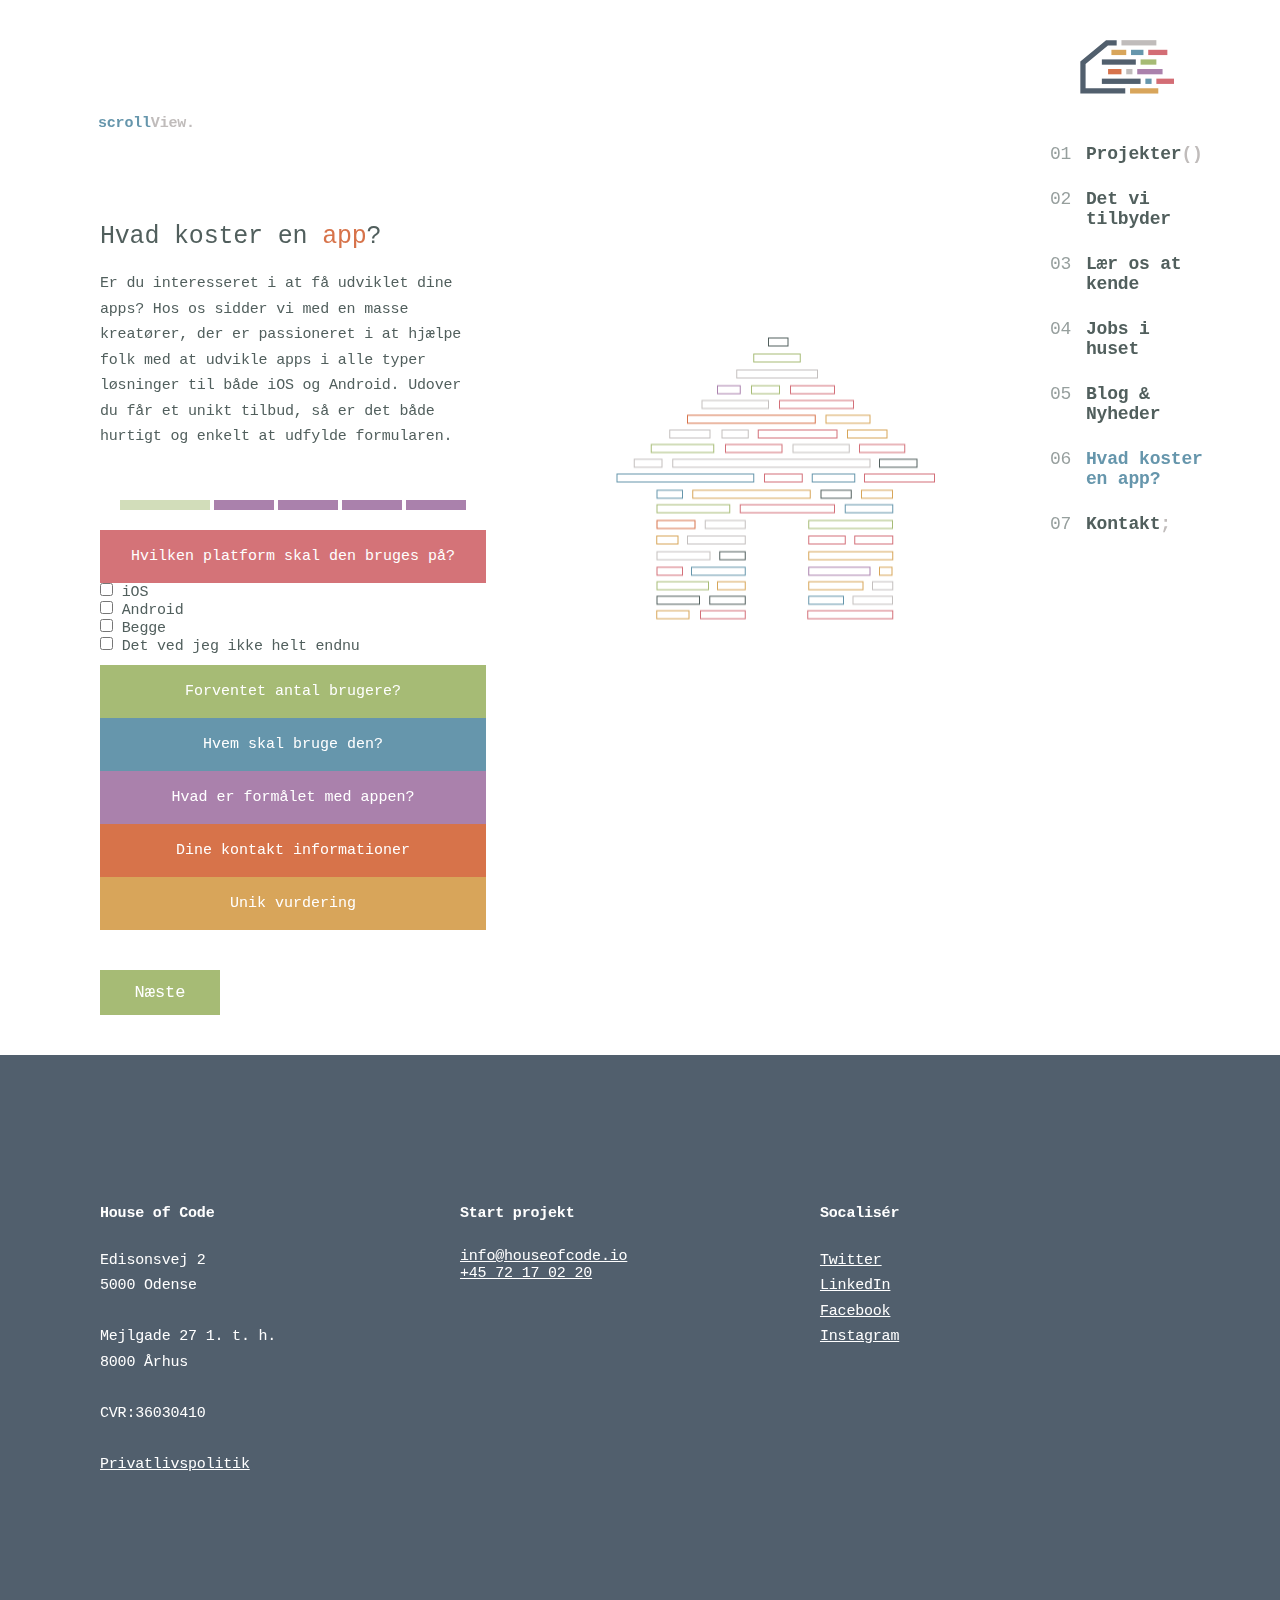
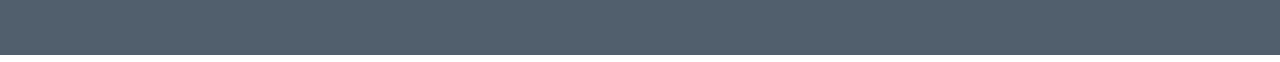
==== index.html @ 43755a66 "Update index.html" ====
<!DOCTYPE html>
<html lang="da" dir="ltr">

<head>
  <meta charset="utf-8">
  <meta name="viewport" content="width=device-width, initial-scale=1">
  <link rel="stylesheet" href="css/main.css">
  <link rel="shortcut icon" type="image/ico" href="img/favicon.ico" size="16x16">
  <link rel="stylesheet" href="https://cdnjs.cloudflare.com/ajax/libs/font-awesome/4.7.0/css/font-awesome.min.css">
  <title>Hvad koster en app; tag kontakt og få et unikt tilbud for din unikke vision</title>
  <script src="mobile-nav.js" defer></script>
  <script src="top.js" defer></script>
  <script src="js.js" defer charset="utf-8"></script>
  <script src="alert.js" defer></script>
</head>

<body>
  <nav>
    <a href="https://www.houseofcode.io/" class="nav-logo"></a>
    <ul class="menu">
      <li><a title="Projekter" class="nav-link item project-paranth" href="https://www.houseofcode.io/projekter/">Projekter</a></li>
      <li><a title="Det vi tilbyder" class="nav-link item" href="https://www.houseofcode.io/vi-tilbyder-alt-inden-for-app-og-web/">Det vi tilbyder</a></li>
      <li><a title="Lær os at kende" class="nav-link item" href="https://www.houseofcode.io/laer-os-at-kende/">Lær os at kende</a></li>
      <li><a title="Jobs i huset" class="nav-link item" href="https://www.houseofcode.io/job-i-huset/">Jobs i huset</a></li>
      <li><a title="Blog & Nyheder" class="nav-link item" href="https://www.houseofcode.io/blog-nyheder/">Blog & Nyheder</a></li>
      <li><a title="Hvad koster en app?" class="nav-link item blue" href="#">Hvad koster en app?</a></li>
      <li><a title="Kontakt" class="nav-link item kontakt-end" href="https://www.houseofcode.io/kontakt/">Kontakt</a></li>
    </ul>
  </nav>
  <a href="#" class="active mobile-logo"></a>
  <div class="topnav">
    <a href="#" class="active mobile-logo"></a>
    <div id="myLinks">
      <ul class="menu">
        <li><a title="Projekter" class="nav-link item project-paranth" href="https://www.houseofcode.io/projekter/">Projekter</a></li>
        <li><a title="Det vi tilbyder" class="nav-link item" href="https://www.houseofcode.io/vi-tilbyder-alt-inden-for-app-og-web/">Det vi tilbyder</a></li>
        <li><a title="Lær os at kende" class="nav-link item" href="https://www.houseofcode.io/laer-os-at-kende/">Lær os at kende</a></li>
        <li><a title="Jobs i huset" class="nav-link item" href="https://www.houseofcode.io/job-i-huset/">Jobs i huset</a></li>
        <li><a title="Blog & Nyheder" class="nav-link item" href="https://www.houseofcode.io/blog-nyheder/">Blog & Nyheder</a></li>
        <li><a title="Hvad koster en app?" class="nav-link item blue" href="#">Hvad koster en app?</a></li>
        <li><a title="Kontakt" class="nav-link item kontakt-end" href="https://www.houseofcode.io/kontakt/">Kontakt</a></li>
      </ul>
    </div>
    <a href="javascript:void(0);" class="icon" onclick="openMenu()">
      <i class="fa fa-bars"></i>
    </a>
  </div>
  <div class="video-wrapper">
    <video loop autoplay muted id="app-video" width="inherit" height="inherit">
      <source src="media/hvad-koster-en-app.mp4" type="video/mp4">
    </video>
    <a href="#main" onclick="scrollToFunction()" id="tocontent"> <b>scroll<span class="light-grey">View.</b></span></a>
  </div>
  <div id="formular">
    <div class="main-content main-content2">
        <h1 class="main-text overskrift">Hvad koster en <span class="orange">app</span>?</h1>
      <p class="beskrivelse">Er du interesseret i at få udviklet dine apps? Hos os sidder vi med en masse kreatører, der er passioneret i at hjælpe folk med at udvikle apps i alle typer løsninger til både iOS og Android. Udover du får et unikt tilbud, så er det både hurtigt og enkelt at udfylde formularen. </p>
      <form action="thanku.html" class="billed" id="regForm" action="" method="">
        <div class="tab">
          <img src="img/hus1.png" alt="Hus uden farver">
        </div>
        <div class="tab">
          <img src="img/hus2.png" alt="Hus med en smule farver i bunden">
        </div>
        <div class="tab">
          <img src="img/hus3.png" alt="Semi farvet hus">
        </div>
        <div class="tab">
          <img src="img/hus4.png" alt="Hus med lidt flere tilføjelser af farver">
        </div>
        <div class="tab">
          <img src="img/hus5.png" alt="Hus med mangel af sidste farve">
        </div>
        <div class="tab">
          <img src="img/hus6.png" alt="Hele farvet hus">
        </div>
      </form>

      <div class="accordionwrapper">
        <div class="stepup">
          <span class="step"></span>
          <span class="step"></span>
          <span class="step"></span>
          <span class="step"></span>
          <span class="step"></span>
        </div>
    <!-- NOTE: https://www.w3schools.com/howto/tryit.asp?filename=tryhow_js_accordion_animate er brugt til at animere og gemme panelerne -->
      <button class="accordion pink-bg">Hvilken platform skal den bruges på?</button>
        <div class="panel">
          <form class="platform">
            <input type="checkbox" id="plat1" name="plat1" value="iOS">
            <label for="plat1"> iOS</label><br>
            <input type="checkbox" id="plat2" name="plat2" value="Android">
            <label for="plat2"> Android</label><br>
            <input type="checkbox" id="plat3" name="plat3" value="Begge">
            <label for="plat3"> Begge </label><br>
            <input type="checkbox" id="plat4" name="plat4" value="Ved ikke">
            <label for="plat4"> Det ved jeg ikke helt endnu</label>
          </form>
        </div>
      <button class="accordion green-bg">Forventet antal brugere?</button>
        <div class="panel">
          <form class="antal">
            <input type="checkbox" id="antal1" name="antal1" value="1-50">
            <label for="antal1"> Under 50 </label><br>
            <input type="checkbox" id="antal2" name="antal2" value="50-500">
            <label for="plat2"> Mellem 50 og 500</label><br>
            <input type="checkbox" id="antal3" name="antal3" value="Over 500">
            <label for="antal3"> Over 500 </label><br>
          </form>
        </div>
      <button class="accordion blue-bg">Hvem skal bruge den?</button>
        <div class="panel">
          <form>
            <textarea name="target-o" id="target-o" rows="8" cols="80"></textarea>
          </form>
        </div>
      <button class="accordion purple-bg">Hvad er formålet med appen?</button>
        <div class="panel">
          <form>
            <textarea name="indhold" id="indhold" rows="8" cols="80"></textarea>
          </form>
        </div>
      <button class="accordion orange-bg">Dine kontakt informationer</button>
        <div class="panel">
          <form class="kontakt">
            <label for="name">Navn:</label><br>
            <input type="text" id="name" name="name" value=""><br>
            <label for="firma">Firma:</label><br>
            <input type="text" id="firma" name="firma" value=""><br>
            <label for="name">Email:</label><br>
            <input type="email" id="email" name="email" value=""><br>
            <label for="tlf">Tlf:</label><br>
            <input type="text" id="tlf" name="tlf" value=""><br>
          </form>
        </div>
      <button class="accordion yellow-bg">Unik vurdering</button>
        <div class="panel panel6">

          <h2 class="gul-heading">Kun ét skridt tilbage   {</h2>

          <div class="gul-tekst">
            Klik
            <span class="green">indsend</span>,
            og få en
            <span class="purple">unik</span>

            <span class="blue">vurdering</span>
            af din
            <span class="orange">app idé</span>
          </div>

          <h1 class="gul-bracket">}</h1>
        </div>
        <br>
        <div class="btn-wrapper">
          <button type="button" id="prevBtn" onclick="nextPrev(-1)">Tilbage</button>
          <button type="submit" id="nextBtn" onclick="nextPrev(1)">Næste</button>
        </div>
      </div>


    </div>
  </div>
  <footer id="footer" role="contentinfo">
    <div class="center">
      <div class="row.footer-content">
        <div class="col33">
          <h4>House of Code</h4>
          <p>Edisonsvej 2 <br>
            5000 Odense</p>
          <p>Mejlgade 27 1. t. h. <br>
            8000 Århus</p>
          <p>CVR:36030410</p>
          <p><a href="https://houseofcode.io/privatlivspolitik/" title="Privatlivspolitik">Privatlivspolitik</a></p>
        </div>
        <div class="col33">
          <h4>Start projekt</h4>
          <a href="mailto:info@houseofcode.io" title="Skriv til os">info@houseofcode.io</a>
          <br>
          <a href="tel:72170220" title="Ring til os">+45 72 17 02 20</a>
        </div>
        <div class="col33">
          <h4>Socalisér</h4>
          <ul>
            <li>
              <a href="https://twitter.com/house_of_code" target="_blank" title="House of Code - Twitter">Twitter</a> </li>
            <li>
              <a href="https://www.linkedin.com/company/house-of-code-ivs" target="_blank" title="House of Code - LinkedIn">LinkedIn</a></li>
            <li>
              <a href="https://www.facebook.com/houseofcodeaps" target="_blank" title="House of Code - Facebook">Facebook</a></li>
            <li><a href="https://www.instagram.com/houseofcode/" target="_blank" title="House of Code - Instagram">Instagram</a></li>
          </ul>
        </div>

      </div>
    </div>
  </footer>
</body>

</html>
---- css/main.css ----
body {
  font-family: 'Roboto Mono', monospace;
  color: #515f5d;
  font-size: 15px;
  letter-spacing: -0.013em;
  padding: 0;
}

html {
  scroll-behavior: smooth;
}

.main-content {
  margin-left: 100px;
  margin-right: 240px;
}

.overskrift {
  font-size: 25px;
  font-weight: normal;
}

nav {
  width: 160px;
  padding: 40px 50px;
  position: fixed;
  top: 0;
  right: 20px;
  z-index: 10;
}

.nav-logo {
  margin-left: 2em;
  margin-bottom: 50px;
  width: 94px;
  height:54px;
  background: url(../media/svg/hoc-icon-color.svg) no-repeat;
  display: block;
}

nav ul {
  counter-reset:item;
  list-style-type: none;
  padding-left: 0;
}

nav li {
  margin-bottom: 25px;
  display: block;
}

.nav-link {
  display: block;
  font-weight: 700;
  text-decoration: none;
  color: #515f5d;
  font-size: 18px;
  overflow: hidden;
  transition: color 200ms;
}

.nav-link:hover {
  color: #6696ac;
}

nav li::before {
  content: "0" counter(item);
  counter-increment: item;
  float: left;
  font-weight: 400;
  font-size: 18px;
  opacity: 0.6;
  width: 2em;
}

.project-paranth::after {
  content: "()";
  color: #c0bcbb;
}

.kontakt-end::after {
  content: ";";
  color: #c0bcbb;
}


.main-text {
  top: 20px;
}

.btn {
  display: inline-block;
  padding: 15px;
  border: 3px solid #a6bb75;
  color: #a6bb75;
  font-weight: bold;
  text-decoration: none;
  font-size: 16px;
}

.page-links {
  color: #6696ac;
  font-weight: 700;
  text-decoration: underline;
}

.submit-btn {
  background-color: #a6bb75;
  border-style: none;
  color: #ffffff;
  font-weight: bold;
  padding: 15px;
  width: 100%;
}

.text-field {
  width: 380px;
  padding: 15px;
  border-width: 3px;
  border-color: #a6bb75;
  box-shadow: none;
  border-style: solid;
}

/* STYLING AF "UNIK VURDERING" TEKST */

.gul-heading {
  font-size: 25px;
  padding-left: 5px;
}

.gul-tekst {
  font-size: 15px;
  padding-left: 10px;
}

.gul-bracket {
  font-size: 25px;
  padding-left: 5px;
}

/* NOTE: farver */

.blue {
  color: #6696ac;
}

.blue-bg {
  background-color: #6696ac;
}

.orange {
  color: #d7734a;
}

.orange-bg {
  background-color: #d7734a;
}

.yellow {
  color: #d8a55a;
}

.yellow-bg {
  background-color: #d8a55a;
}

.green {
  color: #a6bb75;
}

.green-bg {
  background-color: #a6bb75;
}

.purple {
  color: #aa81ac;
}

.purple-bg {
  background-color: #aa81ac;
}

.grey {
  color: #515f5d;
}

.grey-bg {
  background-color: #515f5d;
}

.light-grey {
  color: #c0bcbb;
}

.light-grey-bg {
  background-color: #c0bcbb;
}

.pink {
  color: #d47378;
}

.pink-bg {
  background-color: #d47378;
}

.mobile-toggle {
  display: none;
}

/* NOTE: til video */

#app-video {
right: 0;
bottom: 0;
z-index: -1;
}

video {
    object-fit: contain;
    width: 100%;
    height: auto;
}

.video-wrapper {
  margin-right: 250px;
  margin-top: 50px;
}

/* NOTE: til scrollview */

#tocontent {
    padding-bottom: 20px;
    position: relative;
    bottom: 90px;
    margin-left: 50%;
    right: -98px;
    -webkit-transform: translate(-50%, 0);
    -ms-transform: translate(-50%, 0);
    transform: translate(-50%, 0);
    text-decoration: none;
    color: #6696ac;
    z-index: 100;
}
#tocontent:after {
    content: "";
    display: block;
    width: 13px;
    height: 13px;
    border-right: 3px solid currentColor;
    border-bottom: 3px solid currentColor;
    position: absolute;
    bottom: 0;
    left: 42px;
    -webkit-transform: rotate(45deg);
    -ms-transform: rotate(45deg);
    transform: rotate(45deg);
}

button {
  background-color: #a6bb75;
  color: #ffffff;
  border: 3px solid #a6bb75;
  padding: 10px 20px;
  font-size: 17px;
  width: 120px;
}


#prevBtn {
  background-color: #fff;
  color: #a6bb75;
  margin-right: 135px;
  margin-top: 40px;
  margin-bottom: 40px;
  font-family: 'Roboto Mono', monospace;
  cursor: pointer;
}

#prevBtn:hover {
  opacity: 0.8;
}

#nextBtn:hover {
  opacity: 0.8;
}

#nextBtn {
  margin-top: 40px;
  margin-bottom: 40px;
  font-family: 'Roboto Mono', monospace;
  color: #fff;
  cursor: pointer;
}




/* NOTE: desktop only */
@media only screen and (min-width: 1000px){

.topnav {
  display: none;
}

/* NOTE: form grid */

.main-content2 {
  margin-left: 100px;
  margin-right: 240px;
  display: grid;
  grid-template-columns: 386px 1fr;
}
.main-text {
  grid-row: 1/2;
}

.beskrivelse {
  padding-top: 20px;
  grid-row: 2/3;
}

.accordionwrapper{
  grid-column: 1/2;
  width: 400px;
}
.billed {
  grid-column: 2/3;
  grid-row: 1/2;
  display: flex;
  margin-top: 10px;
  margin-left: -5vw;
  width: 30vw;
  min-width: 200px;
  max-width: 500px;
  position: fixed;
  top: 50%;
  right: 0;
  margin-right: 25%;
  z-index: -1;
-webkit-transform: translateY(-50%);
-ms-transform: translateY(-50%);
transform: translateY(-50%);
}



}

/* NOTE: tablet only */
@media only screen and (max-width: 1000px){

 .main-content {
   margin-top: 100px;
   margin-left: 50px;
   margin-right: 50px;
   display: grid;
   grid-template-columns: 400px;
 }

  nav {
    display: none;
  }

.beskrivelse {
  width: 386px;
}
  .topnav {
overflow: hidden;
position: relative;
background-color: #fff;
position: fixed;
right: 0;
top: 0;
width: 100%;
z-index: 100;
}

.mobile-logo {
  background: url(../media/svg/hoc-icon-color.svg) no-repeat;
  width: 97px;
  height: 54px;
  margin-left: 20px;
  margin-top: 10px;
  background-position: center;
}




.topnav a {
color: #515f5d;
padding: 14px 16px;
text-decoration: none;
font-size: 17px;
display: block;
}

/* Style the hamburger menu */
.topnav a.icon {
display: block;
position: absolute;
right: 0;
top: 0;
}

/* Add a grey background color on mouse-over */
.topnav a:hover {
}

/* Style the active link (or home/logo) */
.active {
color: white;
}

#myLinks {
  display: none;
}

#myLinks ul {
list-style-type: none;
counter-reset:item;
padding-left: 0;
background-color: #fff;
}

.main-text {
  margin-top: 80px;

}

.video-wrapper {
  margin-right: 0px;
  margin-top: 100px;
  z-index: -1;
}

#tocontent {
  right:48px;
}

}

/* NOTE: mobil only */
@media only screen and (max-width: 700px) {

  .main-content {
    margin-left: 20px;
    margin-right: 20px;
  }

  .main-text {
    max-width: 386px;
  }

  #tocontent{
    bottom: 20px;
    right: 48px;
  }

  .videowrapper {
    margin-top: 250px;
  }

  #prevBtn {
    margin-right: 145px;
  }
}

@media only screen and (max-width: 450px) {
  .main-content {
    margin-right: 0px;
  }

  .btn-wrapper {
    display: flex;
  }
}




/* NOTE: specifikt til styleguide */
.links {
  display: grid;
  grid-template-columns: 1fr 1fr 1fr;
  grid-gap: 20px;
}

.type {
  display: grid;
  grid-template-columns: 1fr 1fr 1fr;
  grid-gap: 20px;
}

.color-type {
  display: grid;
  grid-template-columns: 1fr 1fr 1fr;
}

.colors {
  display: grid;
  grid-template-columns: 1fr 1fr 1fr;
}

.block {
  width: 70px;
  height: 20px;
}

/* NOTE: css fra footer.css */

*{
  margin: 0;
  padding: 0;
}


html {
	font-family: sans-serif;
	-ms-text-size-adjust: 100%;
	-webkit-text-size-adjust: 100%;
}

body {
	margin: 0
  color: #000;
font-weight: 400;
font-size: 15px;
line-height: normal;
font-family: "Roboto Mono", monospace;
letter-spacing: -0.013em;
}


h4,
p,
ol,
ul {
	margin: 0;
	padding: 0;
}

main {
	display: block;
}

a,
button {
	color: inherit;
}

a {
	text-decoration: none;
	background-color: transparent;
}

a:hover,
a:active {
	outline-width: 0;
}
::-moz-focus-inner {
	padding: 0;
	border: 0;
}

:focus {
	outline: 0;
}

/* NOTE: css for forms.html, den skal ændres så den passer */
.accordion {
  color: #fff;
  padding: 18px;
  width: 386px;
  border: none;
  text-align: center;
  outline: none;
  font-size: 15px;
  transition: 0.4s;
  font-weight: 400;
  font-family: "Roboto Mono", monospace;


}



.panel {
  background-color: white;
  display: none;
  overflow: hidden;
  transition: max-height 0.2s ease-out;
  margin-bottom: 10px;
}

.panel6 {
  border: 3px solid #d8a55a;
  width: 380px;
}

.platform, .antal{
  color:#515f5d;
}
#indhold {
  border: 3px solid #aa81ac;
  padding: 15px;
  width: 350px;
  color:#515f5d;

}

#target-o {
  border: 3px solid #6696ac;
  padding: 15px;
  width: 350px;
  color:#515f5d;
}

 .kontakt{
   color:#d8a55a;
 }
 input[type=text], input[type=email] {
   border: 3px solid #d7734a;
   width: 350px;
  padding: 15px;
  color:#515f5d;
  font-family: "roboto mono" monospace;
 }


.tab {
  display: none;
}

/* Make circles that indicate the steps of the form: */

.stepup {
  overflow: hidden;
  justify-content: center;
  display: flex;
  width: 386px;
}

.step {
  height: 10px;
  width: 60px;
  margin-left:2px;
  margin-right: 2px;
  margin-top: 25px;
  margin-bottom: 20px;
  background-color: #aa81ac;
  border: none;


}

/* Mark the active step: */
.step.active {
  opacity: 0.5;
  background-color:#a6bb75;
  width: 90px;
}

/* Mark the steps that are finished and valid: */
.step.finish {
  background-color: #a6bb75;
}



/* NOTE:  footer starter */

footer{
	display: block
}

a {
text-decoration: underline;
transition: color 200ms;
}

footer h4 {
  margin-bottom: 1.7em;
}
p {
    margin-bottom: 1.7em;
    line-height: 1.7;
}



footer{
  padding: 60px 20px;
  background-color: #515f6d;
  position: relative;
  color: #fff;
  display: block;
}
.center{
  margin: 0 auto;
  width: 100%;
  max-width: 1200px;
  position: relative;
}
footer .footer-content{
  max-width: 660px;
}
.row {
  overflow: hidden;
}
footer ul {
    list-style: none;
    line-height: 1.7;
}

.col33 {
  margin-bottom: 60px;
  width: 100%;
  float: none;
}


@media only screen and (min-width: 700px) {

  footer {
    padding: 50px;
    height: 300px;
  }

  .center{
    margin: 0 auto;
    width: 100%;
    max-width: 1200px;
    position: relative;

  }
  footer .footer-content{
    max-width: 660px;
  }
  .row {
    overflow: hidden;
  }

  .col33 {
    float: left;
    width: 33.3333%;

  }
}

@media only screen and (min-width: 1000px) {
  footer{
  padding: 150px 100px;
}
}
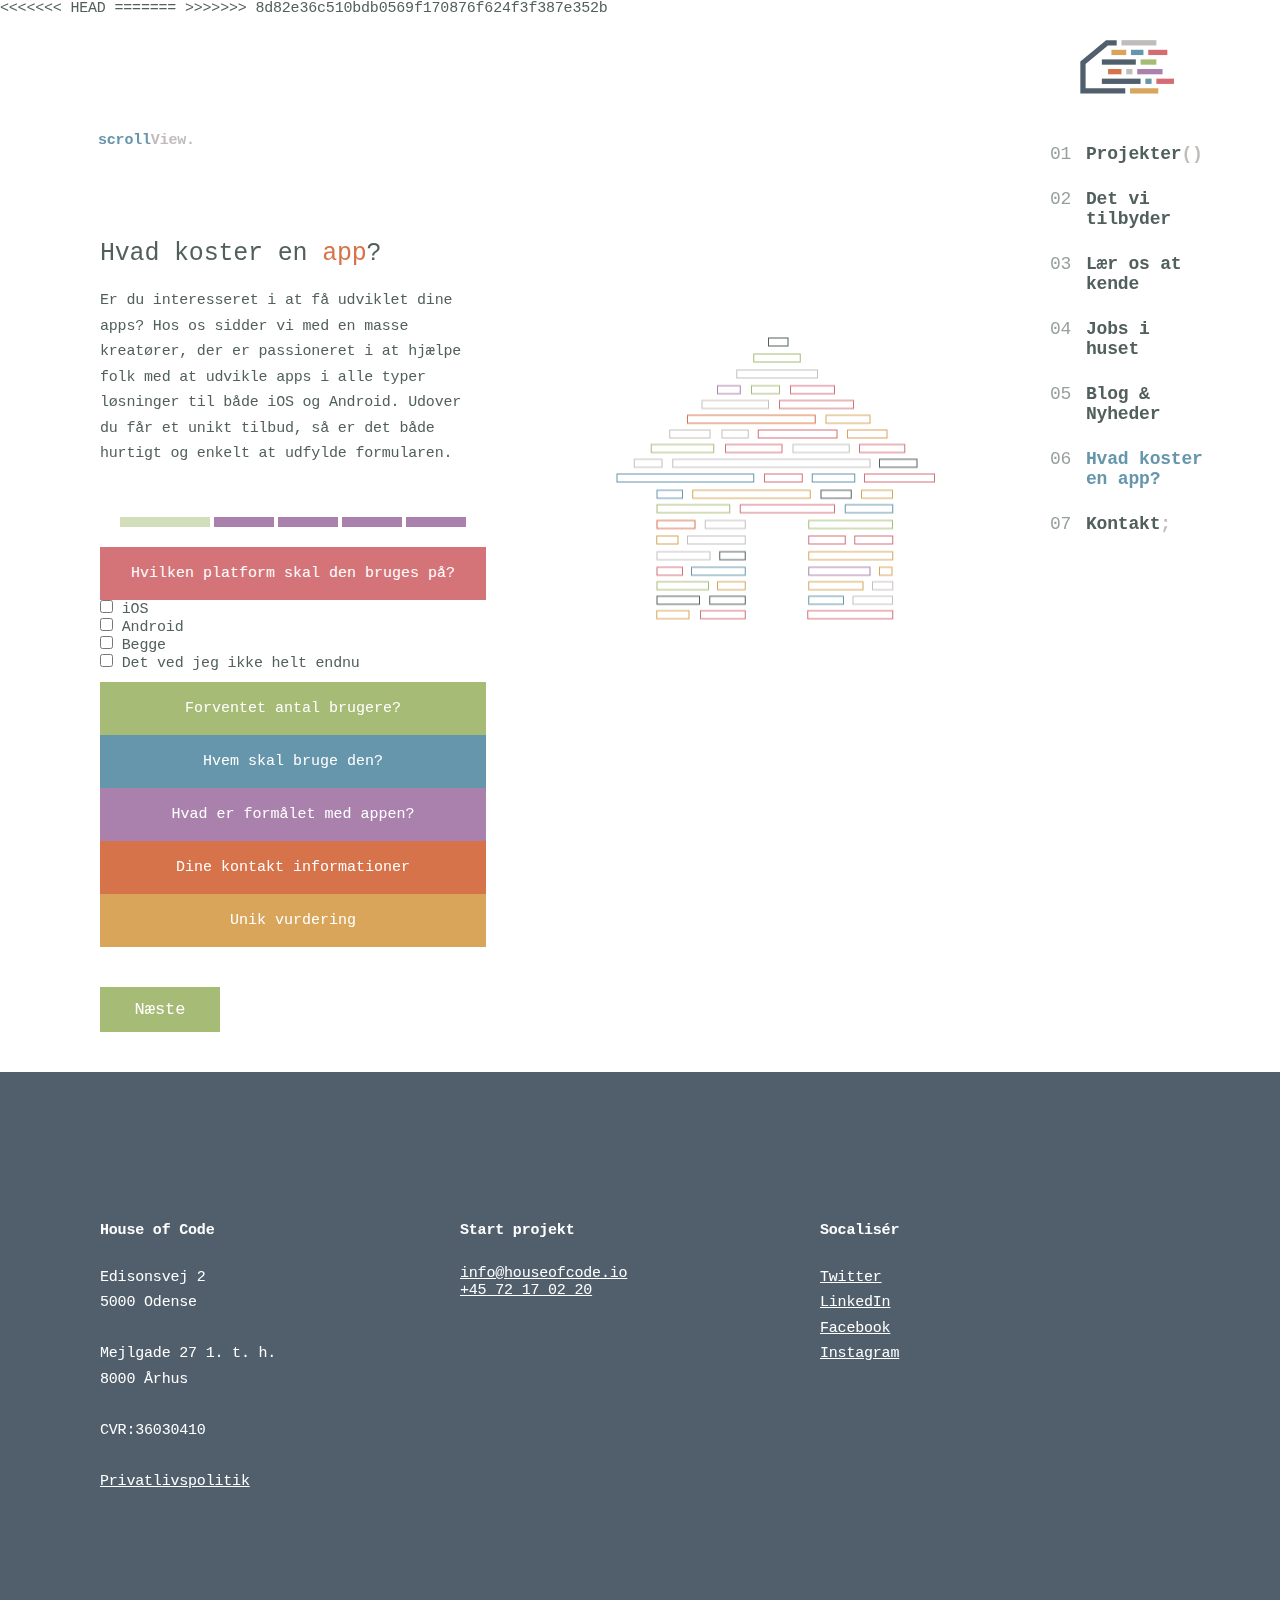
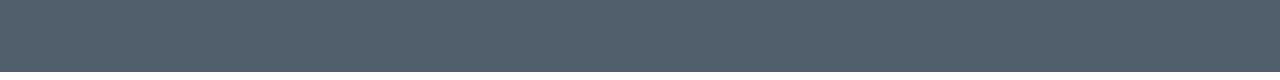
==== commit ad8e3403: "Update index.html" ====
--- a/index.html
+++ b/index.html
@@ -2,20 +2,35 @@
 <html lang="da" dir="ltr">
 
 <head>
+<<<<<<< HEAD
   <meta charset="utf-8">
-  <meta name="viewport" content="width=device-width, initial-scale=1">
+  <meta name="viewport" content="width=device-width, initial-scale=1, maximum-scale=1, user-scalable=no">
   <link rel="stylesheet" href="css/main.css">
   <link rel="shortcut icon" type="image/ico" href="img/favicon.ico" size="16x16">
   <link rel="stylesheet" href="https://cdnjs.cloudflare.com/ajax/libs/font-awesome/4.7.0/css/font-awesome.min.css">
   <title>Hvad koster en app; tag kontakt og få et unikt tilbud for din unikke vision</title>
+=======
+  <!--JS-->
+>>>>>>> 8d82e36c510bdb0569f170876f624f3f387e352b
   <script src="mobile-nav.js" defer></script>
   <script src="top.js" defer></script>
   <script src="js.js" defer charset="utf-8"></script>
   <script src="alert.js" defer></script>
+
+  <!--CSS-->
+  <link rel="stylesheet" href="css/main.css">
+  <link rel="shortcut icon" type="image/ico" href="img/favicon.ico">
+  <link rel="stylesheet" href="https://cdnjs.cloudflare.com/ajax/libs/font-awesome/4.7.0/css/font-awesome.min.css">
+
+<!--HEAD-->
+  <meta charset="utf-8">
+  <meta name="viewport" content="width=device-width, initial-scale=1">
+  <title>Hvad koster en app; tag kontakt og få et unikt tilbud for din unikke vision</title>
 </head>
 
+<nav>
 <body>
-  <nav>
+  <!--Navigationsbar-->
     <a href="https://www.houseofcode.io/" class="nav-logo"></a>
     <ul class="menu">
       <li><a title="Projekter" class="nav-link item project-paranth" href="https://www.houseofcode.io/projekter/">Projekter</a></li>
@@ -27,6 +42,7 @@
       <li><a title="Kontakt" class="nav-link item kontakt-end" href="https://www.houseofcode.io/kontakt/">Kontakt</a></li>
     </ul>
   </nav>
+  <!--Mobil ver. Navigationsbar-->
   <a href="#" class="active mobile-logo"></a>
   <div class="topnav">
     <a href="#" class="active mobile-logo"></a>
@@ -41,21 +57,28 @@
         <li><a title="Kontakt" class="nav-link item kontakt-end" href="https://www.houseofcode.io/kontakt/">Kontakt</a></li>
       </ul>
     </div>
+    <!--Burgerbar/JS-->
     <a href="javascript:void(0);" class="icon" onclick="openMenu()">
       <i class="fa fa-bars"></i>
     </a>
   </div>
+  <!--Video-->
   <div class="video-wrapper">
     <video loop autoplay muted id="app-video" width="inherit" height="inherit">
       <source src="media/hvad-koster-en-app.mp4" type="video/mp4">
     </video>
+  <!--Scrollview JS-->
     <a href="#main" onclick="scrollToFunction()" id="tocontent"> <b>scroll<span class="light-grey">View.</b></span></a>
   </div>
+  <!--Formular-->
   <div id="formular">
     <div class="main-content main-content2">
+      <!--Kort brødtekst/beskrivelse-->
         <h1 class="main-text overskrift">Hvad koster en <span class="orange">app</span>?</h1>
       <p class="beskrivelse">Er du interesseret i at få udviklet dine apps? Hos os sidder vi med en masse kreatører, der er passioneret i at hjælpe folk med at udvikle apps i alle typer løsninger til både iOS og Android. Udover du får et unikt tilbud, så er det både hurtigt og enkelt at udfylde formularen. </p>
-      <form action="thanku.html" class="billed" id="regForm" action="" method="">
+      <!--Action linker til thank.html-->
+      <form action="thanku.html" class="billed" id="regForm">
+      <!--Husets opbygning når man submitter-->
         <div class="tab">
           <img src="img/hus1.png" alt="Hus uden farver">
         </div>
@@ -75,7 +98,7 @@
           <img src="img/hus6.png" alt="Hele farvet hus">
         </div>
       </form>
-
+      <!--Accordion stepup-->
       <div class="accordionwrapper">
         <div class="stepup">
           <span class="step"></span>
@@ -84,6 +107,7 @@
           <span class="step"></span>
           <span class="step"></span>
         </div>
+    <!--Formular-->
     <!-- NOTE: https://www.w3schools.com/howto/tryit.asp?filename=tryhow_js_accordion_animate er brugt til at animere og gemme panelerne -->
       <button class="accordion pink-bg">Hvilken platform skal den bruges på?</button>
         <div class="panel">
@@ -112,26 +136,26 @@
       <button class="accordion blue-bg">Hvem skal bruge den?</button>
         <div class="panel">
           <form>
-            <textarea name="target-o" id="target-o" rows="8" cols="80"></textarea>
+            <textarea class="texty"name="target-o" id="target-o" rows="" cols=""></textarea>
           </form>
         </div>
       <button class="accordion purple-bg">Hvad er formålet med appen?</button>
         <div class="panel">
           <form>
-            <textarea name="indhold" id="indhold" rows="8" cols="80"></textarea>
+            <textarea class="texty" name="indhold" id="indhold" rows="" cols=""></textarea>
           </form>
         </div>
       <button class="accordion orange-bg">Dine kontakt informationer</button>
         <div class="panel">
           <form class="kontakt">
             <label for="name">Navn:</label><br>
-            <input type="text" id="name" name="name" value=""><br>
+            <input class="texty" type="text" id="name" name="name" value=""><br>
             <label for="firma">Firma:</label><br>
-            <input type="text" id="firma" name="firma" value=""><br>
+            <input class="texty" type="text" id="firma" name="firma" value=""><br>
             <label for="name">Email:</label><br>
-            <input type="email" id="email" name="email" value=""><br>
+            <input class="texty" type="email" id="email" name="email" value=""><br>
             <label for="tlf">Tlf:</label><br>
-            <input type="text" id="tlf" name="tlf" value=""><br>
+            <input class="texty" type="text" id="tlf" name="tlf" value=""><br>
           </form>
         </div>
       <button class="accordion yellow-bg">Unik vurdering</button>
@@ -154,14 +178,13 @@
         </div>
         <br>
         <div class="btn-wrapper">
-          <button type="button" id="prevBtn" onclick="nextPrev(-1)">Tilbage</button>
-          <button type="submit" id="nextBtn" onclick="nextPrev(1)">Næste</button>
+          <button type="button" id="prevBtn" class="buttonwidth" onclick="nextPrev(-1)">Tilbage</button>
+          <button type="submit" id="nextBtn" class="buttonwidth" onclick="nextPrev(1)">Næste </button>
         </div>
       </div>
-
-
     </div>
   </div>
+  <!--Footer-->
   <footer id="footer" role="contentinfo">
     <div class="center">
       <div class="row.footer-content">
--- a/css/main.css
+++ b/css/main.css
@@ -4,6 +4,7 @@
   font-size: 15px;
   letter-spacing: -0.013em;
   padding: 0;
+  overflow-x: hidden;
 }
 
 html {
@@ -96,6 +97,10 @@
   font-weight: bold;
   text-decoration: none;
   font-size: 16px;
+}
+
+.buttonwidth{
+  width: 120px;
 }
 
 .page-links {
@@ -292,6 +297,8 @@
   font-family: 'Roboto Mono', monospace;
   color: #fff;
   cursor: pointer;
+  border: 3px solid #a6bb75;
+  display: inline-block;
 }
 
 
@@ -463,6 +470,8 @@
     margin-top: 250px;
   }
 
+
+
   #prevBtn {
     margin-right: 145px;
   }
@@ -473,8 +482,13 @@
     margin-right: 0px;
   }
 
+  .accordion {
+    padding: 0;
+  }
+
   .btn-wrapper {
     display: flex;
+    max-width: 300px;
   }
 }
 
@@ -681,6 +695,10 @@
 transition: color 200ms;
 }
 
+a:hover {
+  color: #d8a55a;
+}
+
 footer h4 {
   margin-bottom: 1.7em;
 }
@@ -729,6 +747,7 @@
     height: 300px;
   }
 
+
   .center{
     margin: 0 auto;
     width: 100%;
@@ -755,3 +774,38 @@
   padding: 150px 100px;
 }
 }
+
+
+@media only screen and (max-width: 400px) {
+  .accordion{
+    padding-left: 0;
+    padding-right: 0;
+    width: 300px;
+  }
+
+  .antal, .accordionwrapper, .platform, .stepup,.tab img, .overskrift, .beskrivelse, .texty {
+    width: 300px;
+  }
+input[type=text], input[type=email] {
+  width: 260px;
+}
+
+.panel6{
+  width: 294px;
+}
+
+textarea {
+  width: 300px;
+}
+#prevBtn {
+  margin-right: 60px;
+}
+#indhold, #target-o{
+
+width: 294px;
+padding: 0;
+height: 60px;
+
+}
+
+}
--- a/css/main.css
+++ b/css/main.css
@@ -4,6 +4,7 @@
   font-size: 15px;
   letter-spacing: -0.013em;
   padding: 0;
+  overflow-x: hidden;
 }
 
 html {
@@ -96,6 +97,10 @@
   font-weight: bold;
   text-decoration: none;
   font-size: 16px;
+}
+
+.buttonwidth{
+  width: 120px;
 }
 
 .page-links {
@@ -292,6 +297,8 @@
   font-family: 'Roboto Mono', monospace;
   color: #fff;
   cursor: pointer;
+  border: 3px solid #a6bb75;
+  display: inline-block;
 }
 
 
@@ -463,6 +470,8 @@
     margin-top: 250px;
   }
 
+
+
   #prevBtn {
     margin-right: 145px;
   }
@@ -473,8 +482,13 @@
     margin-right: 0px;
   }
 
+  .accordion {
+    padding: 0;
+  }
+
   .btn-wrapper {
     display: flex;
+    max-width: 300px;
   }
 }
 
@@ -681,6 +695,10 @@
 transition: color 200ms;
 }
 
+a:hover {
+  color: #d8a55a;
+}
+
 footer h4 {
   margin-bottom: 1.7em;
 }
@@ -729,6 +747,7 @@
     height: 300px;
   }
 
+
   .center{
     margin: 0 auto;
     width: 100%;
@@ -755,3 +774,38 @@
   padding: 150px 100px;
 }
 }
+
+
+@media only screen and (max-width: 400px) {
+  .accordion{
+    padding-left: 0;
+    padding-right: 0;
+    width: 300px;
+  }
+
+  .antal, .accordionwrapper, .platform, .stepup,.tab img, .overskrift, .beskrivelse, .texty {
+    width: 300px;
+  }
+input[type=text], input[type=email] {
+  width: 260px;
+}
+
+.panel6{
+  width: 294px;
+}
+
+textarea {
+  width: 300px;
+}
+#prevBtn {
+  margin-right: 60px;
+}
+#indhold, #target-o{
+
+width: 294px;
+padding: 0;
+height: 60px;
+
+}
+
+}
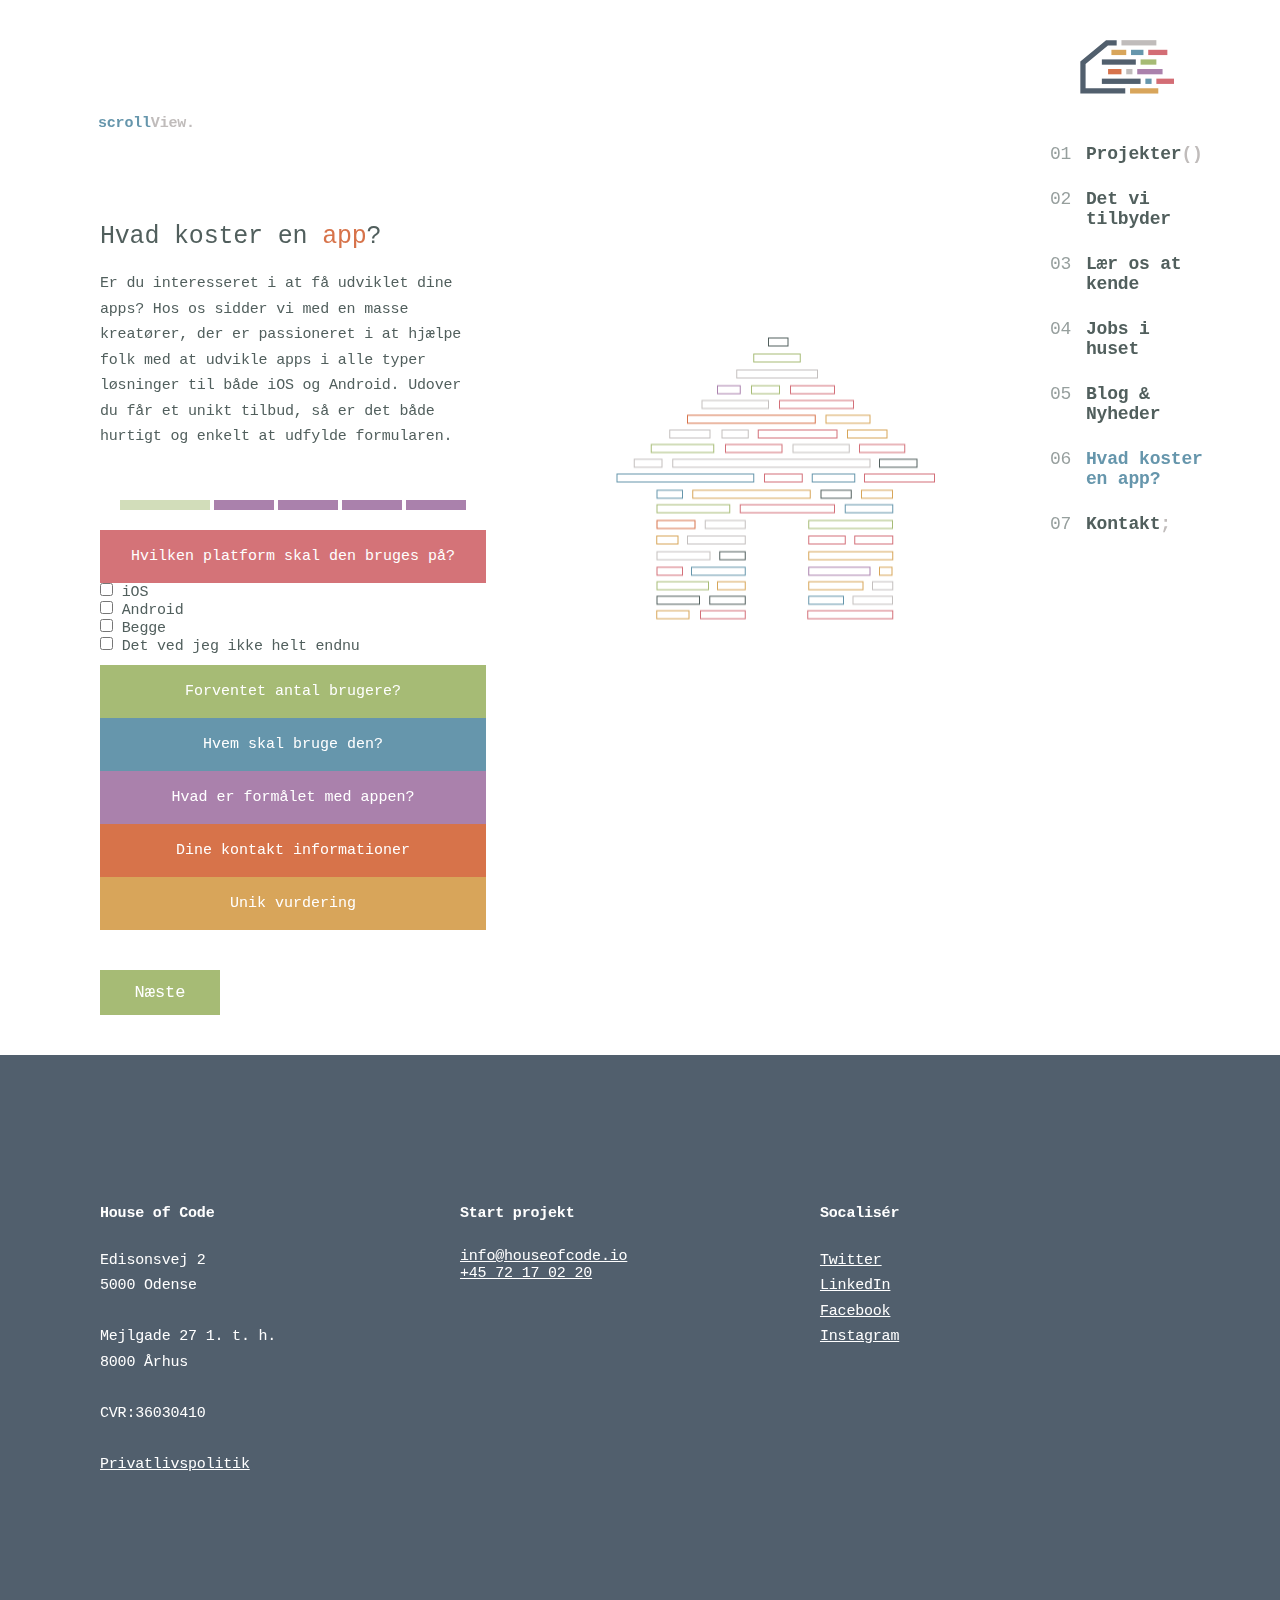
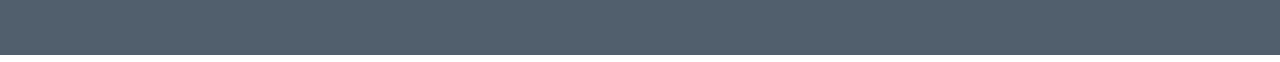
==== commit 56619784: "Merge branch 'master' of https://github.com/Gert1337/projekt5" ====
--- a/index.html
+++ b/index.html
@@ -2,16 +2,8 @@
 <html lang="da" dir="ltr">
 
 <head>
-<<<<<<< HEAD
-  <meta charset="utf-8">
-  <meta name="viewport" content="width=device-width, initial-scale=1, maximum-scale=1, user-scalable=no">
-  <link rel="stylesheet" href="css/main.css">
-  <link rel="shortcut icon" type="image/ico" href="img/favicon.ico" size="16x16">
-  <link rel="stylesheet" href="https://cdnjs.cloudflare.com/ajax/libs/font-awesome/4.7.0/css/font-awesome.min.css">
-  <title>Hvad koster en app; tag kontakt og få et unikt tilbud for din unikke vision</title>
-=======
+
   <!--JS-->
->>>>>>> 8d82e36c510bdb0569f170876f624f3f387e352b
   <script src="mobile-nav.js" defer></script>
   <script src="top.js" defer></script>
   <script src="js.js" defer charset="utf-8"></script>
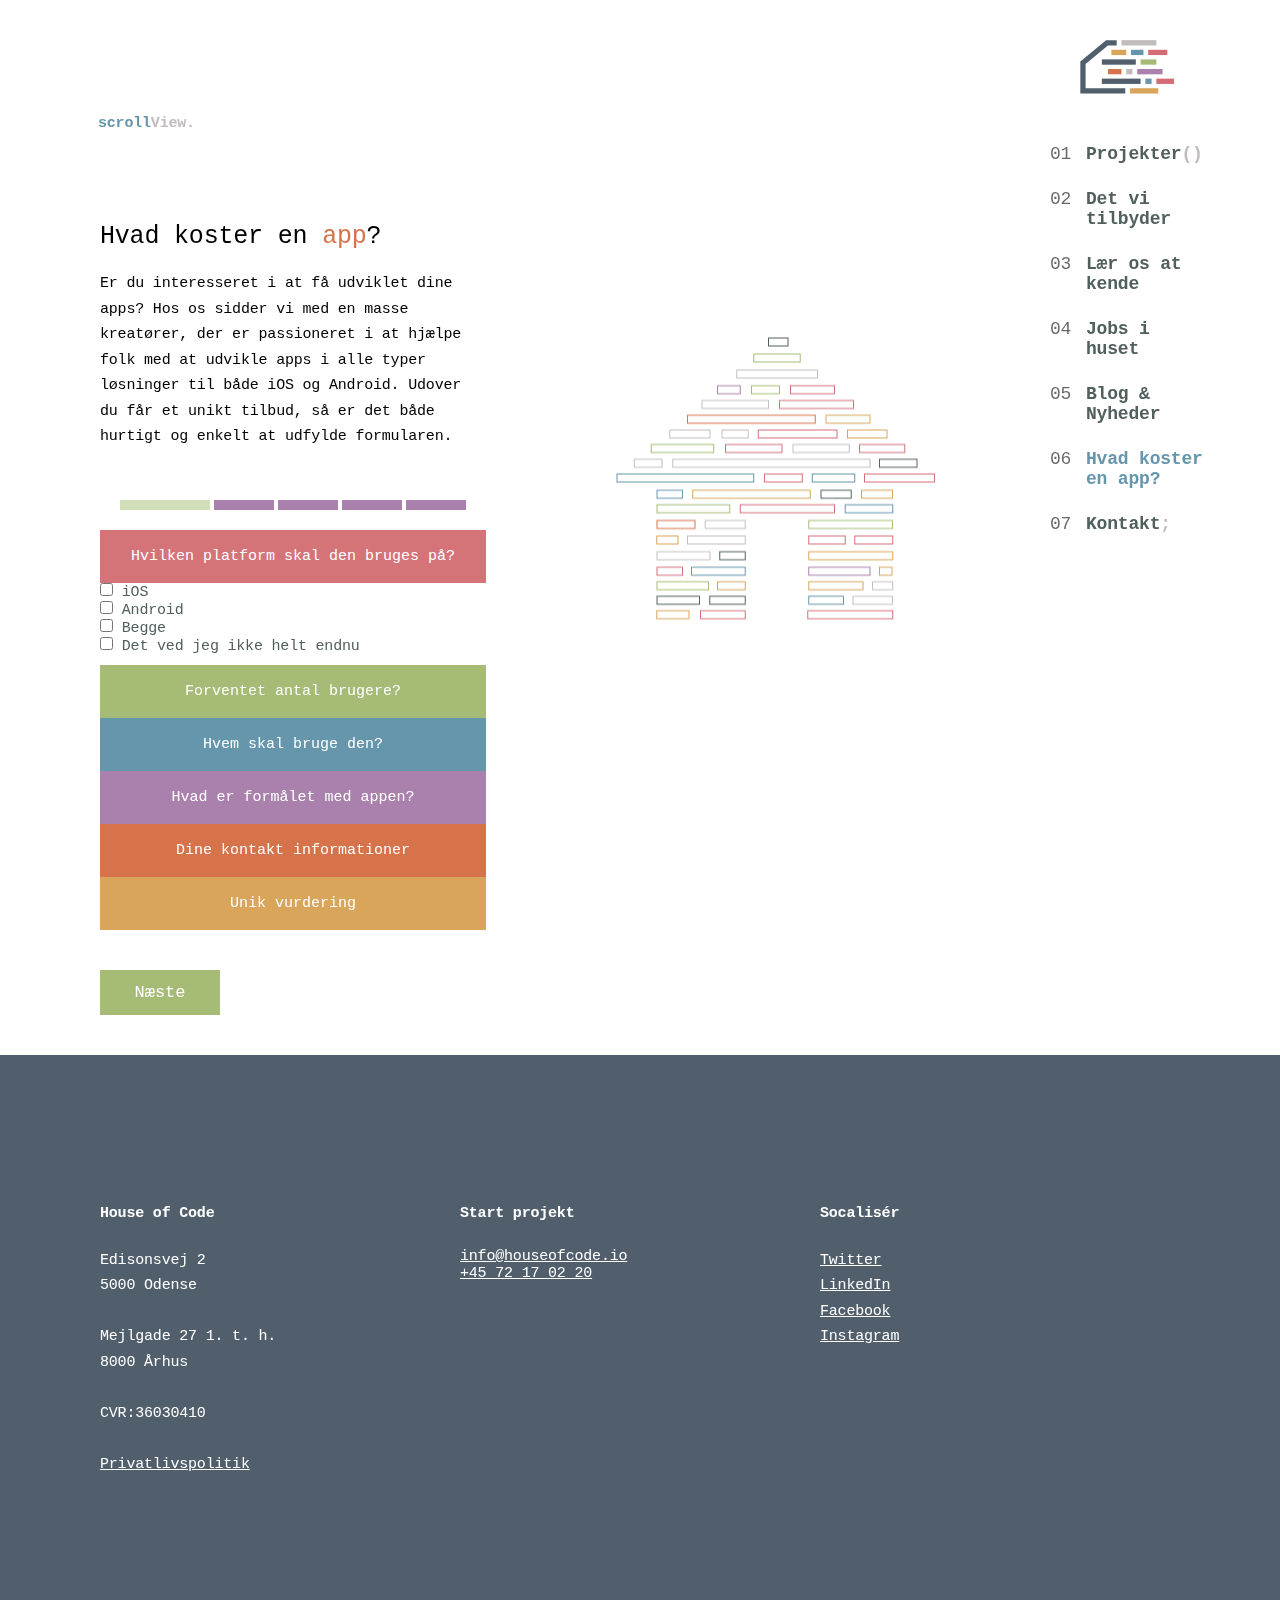
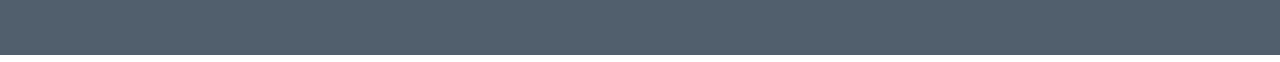
==== commit aebfb66a: "validering ordnet" ====
--- a/index.html
+++ b/index.html
@@ -6,7 +6,7 @@
   <!--JS-->
   <script src="mobile-nav.js" defer></script>
   <script src="top.js" defer></script>
-  <script src="js.js" defer charset="utf-8"></script>
+  <script src="js.js" defer></script>
   <script src="alert.js" defer></script>
 
   <!--CSS-->
@@ -19,9 +19,9 @@
   <meta name="viewport" content="width=device-width, initial-scale=1">
   <title>Hvad koster en app; tag kontakt og få et unikt tilbud for din unikke vision</title>
 </head>
-
+<body>
 <nav>
-<body>
+
   <!--Navigationsbar-->
     <a href="https://www.houseofcode.io/" class="nav-logo"></a>
     <ul class="menu">
@@ -56,11 +56,11 @@
   </div>
   <!--Video-->
   <div class="video-wrapper">
-    <video loop autoplay muted id="app-video" width="inherit" height="inherit">
-      <source src="media/hvad-koster-en-app.mp4" type="video/mp4">
+    <video loop autoplay muted id="app-video">
+      <source src="media/hvad-koster-en-app1.mp4" type="video/mp4">
     </video>
   <!--Scrollview JS-->
-    <a href="#main" onclick="scrollToFunction()" id="tocontent"> <b>scroll<span class="light-grey">View.</b></span></a>
+    <a href="#main" onclick="scrollToFunction()" id="tocontent"> <b>scroll</b><span class="light-grey"><b>View.</b></span></a>
   </div>
   <!--Formular-->
   <div id="formular">
@@ -128,13 +128,13 @@
       <button class="accordion blue-bg">Hvem skal bruge den?</button>
         <div class="panel">
           <form>
-            <textarea class="texty"name="target-o" id="target-o" rows="" cols=""></textarea>
+            <textarea class="texty" name="target-o" id="target-o"></textarea>
           </form>
         </div>
       <button class="accordion purple-bg">Hvad er formålet med appen?</button>
         <div class="panel">
           <form>
-            <textarea class="texty" name="indhold" id="indhold" rows="" cols=""></textarea>
+            <textarea class="texty" name="indhold" id="indhold"></textarea>
           </form>
         </div>
       <button class="accordion orange-bg">Dine kontakt informationer</button>
@@ -177,7 +177,7 @@
     </div>
   </div>
   <!--Footer-->
-  <footer id="footer" role="contentinfo">
+  <footer id="footer">
     <div class="center">
       <div class="row.footer-content">
         <div class="col33">
--- a/css/main.css
+++ b/css/main.css
@@ -538,8 +538,8 @@
 }
 
 body {
-	margin: 0
-  color: #000;
+margin: 0;
+color: #000;
 font-weight: 400;
 font-size: 15px;
 line-height: normal;
@@ -640,7 +640,7 @@
    width: 350px;
   padding: 15px;
   color:#515f5d;
-  font-family: "roboto mono" monospace;
+  font-family: "Roboto Mono", monospace;
  }
 
 
